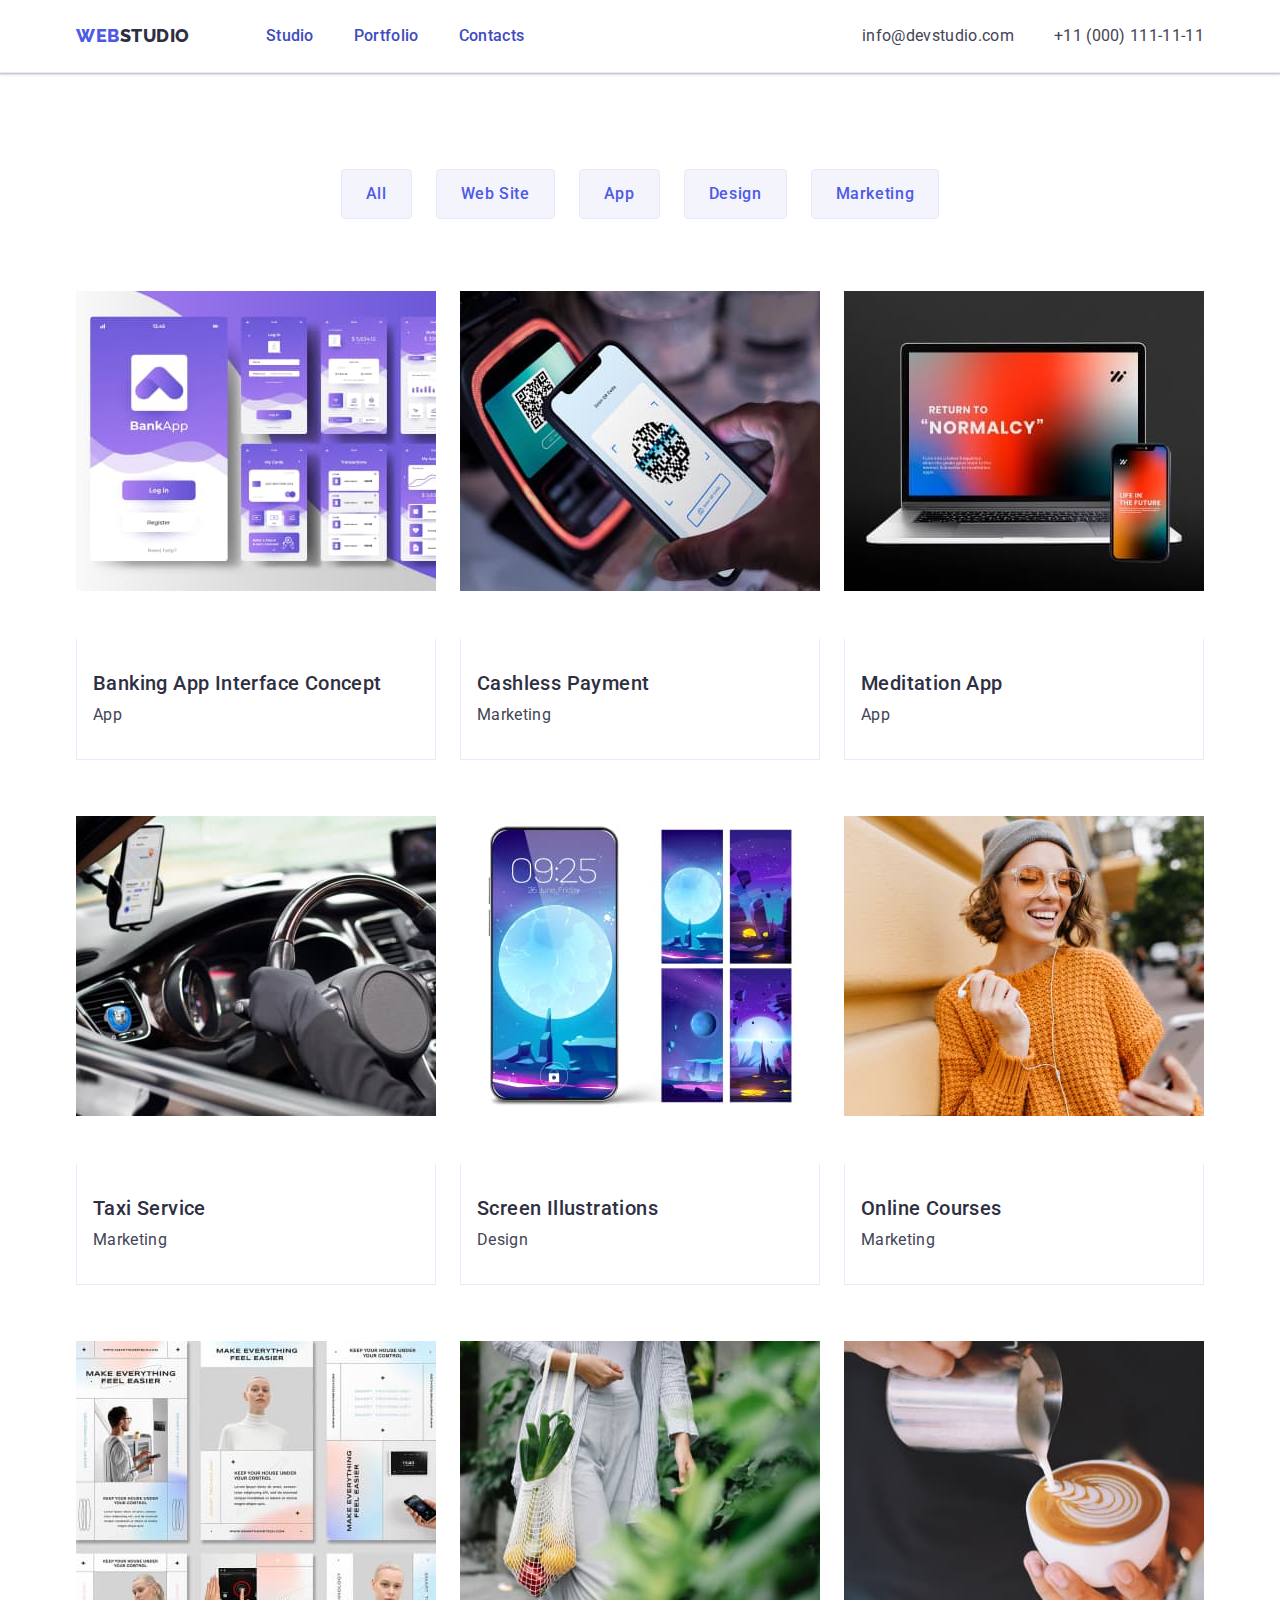
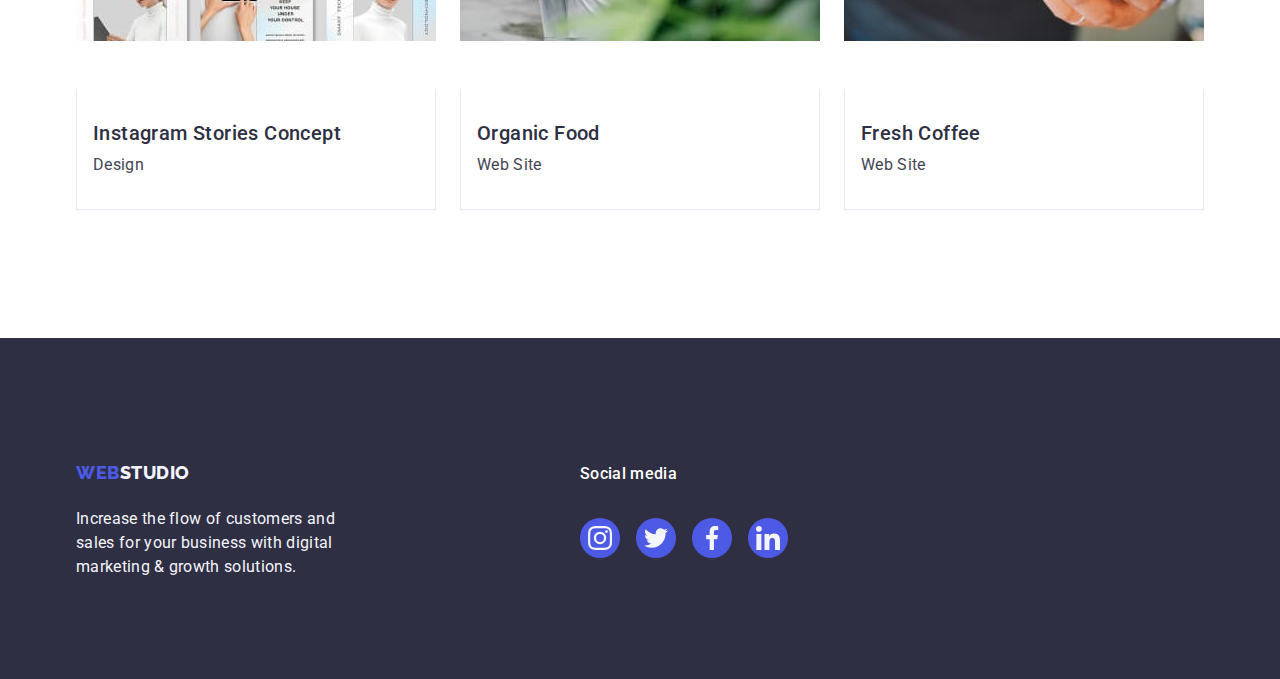
==== portfolio.html @ 7252248b "dwa" ====
<!DOCTYPE html>
<html lang="en">
  <head>
    <meta charset="UTF-8" />
    <meta http-equiv="X-UA-Compatible" content="IE=edge" />
    <meta name="viewport" content="width=device-width, initial-scale=1.0" />
    <title>Portfolio</title>
    <link
      rel="stylesheet"
      href="https://cdn.jsdelivr.net/npm/modern-normalize@2.0.0/modern-normalize.min.css"
    />
    <link rel="stylesheet" href="./css/style.css" />
    <link rel="preconnect" href="https://fonts.googleapis.com" />
    <link rel="preconnect" href="https://fonts.gstatic.com" crossorigin />
    <link
      href="https://fonts.googleapis.com/css2?family=Raleway:wght@800&family=Roboto:wght@400;500;700&display=swap"
      rel="stylesheet"
    />
  </head>
  <body>
    <!--HEADER-->
    <header class="header">
      <div class="container header-container">
        <nav class="header-nav">
          <a class="logo link" href="./index.html">
            Web<span class="linkcolor">Studio</span>
          </a>
          <ul class="nav-list">
            <li class="downline-studio">
              <a class="header-list link" href="./index.html">Studio</a>
            </li>
            <li class="downline-portfolio">
              <a class="header-list link" href="./portfolio.html" target="_self"
                >Portfolio</a
              >
            </li>
            <li class="downline-portfolio">
              <a class="header-list link" href="">Contacts</a>
            </li>
          </ul>
        </nav>
        <address class="adresslink">
          <ul class="adress-list">
            <li class="downline-adress">
              <a
                class="header-adress-list link"
                href="mailto:info@devstudio.com"
                >info@devstudio.com</a
              >
            </li>
            <li class="downline-adress">
              <a class="header-adress-list link" href="tel:+110001111111"
                >+11 (000) 111-11-11</a
              >
            </li>
          </ul>
        </address>
      </div>
    </header>
    <main>
      <!--Main Section-->
      <section class="main-section">
        <div class="container">
          <h1 class="visually-hidden">.</h1>
          <ul class="portfolio-btns">
            <li>
              <button type="button" class="btn-first">All</button>
            </li>
            <li>
              <button type="button" class="btn-first">Web Site</button>
            </li>
            <li>
              <button type="button" class="btn-first">App</button>
            </li>
            <li>
              <button type="button" class="btn-first">Design</button>
            </li>
            <li>
              <button type="button" class="btn-first">Marketing</button>
            </li>
          </ul>
          <ul class="porfolio-images">
            <li class="portfolio-image-name">
              <div class="hidden-text">
                <a class="link">
                  <img
                    src="./images/bankapp.jpg"
                    alt="bankapp"
                    width="360"
                    height="300"
                  />
                </a>
                <div class="overlay overlay-text">
                  14 Stylish and User-Friendly App Design Concepts · Task
                  Manager App · Calorie Tracker App · Exotic Fruit Ecommerce App
                  · Cloud Storage App
                </div>
              </div>
              <div class="portfolio-image-text">
                <h2 class="title-name">Banking App Interface Concept</h2>
                <p class="text">App</p>
              </div>
            </li>
            <li class="portfolio-image-name">
              <div class="hidden-text">
                <a class="link">
                  <img
                    src="./images/cashless_payment.jpg"
                    alt="cashless payment"
                    width="360"
                    height="300"
                  />
                </a>
                <div class="overlay overlay-text">
                  14 Stylish and User-Friendly App Design Concepts · Task
                  Manager App · Calorie Tracker App · Exotic Fruit Ecommerce App
                  · Cloud Storage App
                </div>
              </div>
              <div class="portfolio-image-text">
                <h2 class="title-name">Cashless Payment</h2>
                <p class="text">Marketing</p>
              </div>
            </li>
            <li class="portfolio-image-name">
              <div class="hidden-text">
                <a class="link">
                  <img
                    src="./images/meditation_app.jpg"
                    alt="meditation app"
                    width="360"
                    height="300"
                  />
                </a>
                <div class="overlay overlay-text">
                  14 Stylish and User-Friendly App Design Concepts · Task
                  Manager App · Calorie Tracker App · Exotic Fruit Ecommerce App
                  · Cloud Storage App
                </div>
              </div>
              <div class="portfolio-image-text">
                <h2 class="title-name">Meditation App</h2>
                <p class="text">App</p>
              </div>
            </li>
            <li class="portfolio-image-name">
              <div class="hidden-text">
                <a class="link">
                  <img
                    src="./images/taxi_service.jpg"
                    alt="taxi service"
                    width="360"
                    height="300"
                  />
                </a>
                <div class="overlay overlay-text">
                  14 Stylish and User-Friendly App Design Concepts · Task
                  Manager App · Calorie Tracker App · Exotic Fruit Ecommerce App
                  · Cloud Storage App
                </div>
              </div>
              <div class="portfolio-image-text">
                <h2 class="title-name">Taxi Service</h2>
                <p class="text">Marketing</p>
              </div>
            </li>
            <li class="portfolio-image-name">
              <div class="hidden-text">
                <a class="link">
                  <img
                    src="./images/screen_illustration.jpg"
                    alt="screen illustration"
                    width="360"
                    height="300"
                  />
                </a>
                <div class="overlay overlay-text">
                  14 Stylish and User-Friendly App Design Concepts · Task
                  Manager App · Calorie Tracker App · Exotic Fruit Ecommerce App
                  · Cloud Storage App
                </div>
              </div>
              <div class="portfolio-image-text">
                <h2 class="title-name">Screen Illustrations</h2>
                <p class="text">Design</p>
              </div>
            </li>
            <li class="portfolio-image-name">
              <div class="hidden-text">
                <a class="link">
                  <img
                    src="./images/online_courses.jpg"
                    alt="online courses"
                    width="360"
                    height="300"
                  />
                </a>
                <div class="overlay overlay-text">
                  14 Stylish and User-Friendly App Design Concepts · Task
                  Manager App · Calorie Tracker App · Exotic Fruit Ecommerce App
                  · Cloud Storage App
                </div>
              </div>
              <div class="portfolio-image-text">
                <h2 class="title-name">Online Courses</h2>
                <p class="text">Marketing</p>
              </div>
            </li>
            <li class="portfolio-image-name">
              <div class="hidden-text">
                <a class="link">
                  <img
                    src="./images/instagram_stories_concept.jpg"
                    alt="instgram
            stories concept"
                    width="360"
                    height="300"
                  />
                </a>
                <div class="overlay overlay-text">
                  14 Stylish and User-Friendly App Design Concepts · Task
                  Manager App · Calorie Tracker App · Exotic Fruit Ecommerce App
                  · Cloud Storage App
                </div>
              </div>
              <div class="portfolio-image-text">
                <h2 class="title-name">Instagram Stories Concept</h2>
                <p class="text">Design</p>
              </div>
            </li>
            <li class="portfolio-image-name">
              <div class="hidden-text">
                <a class="link">
                  <img
                    src="./images/organic_food.jpg"
                    alt="organic food"
                    width="360"
                    height="300"
                  />
                </a>
                <div class="overlay overlay-text">
                  14 Stylish and User-Friendly App Design Concepts · Task
                  Manager App · Calorie Tracker App · Exotic Fruit Ecommerce App
                  · Cloud Storage App
                </div>
              </div>
              <div class="portfolio-image-text">
                <h2 class="title-name">Organic Food</h2>
                <p class="text">Web Site</p>
              </div>
            </li>
            <li class="portfolio-image-name">
              <div class="hidden-text">
                <a class="link">
                  <img
                    src="./images/fresh_coffee.jpg"
                    alt="fresh coffee"
                    width="360"
                    height="300"
                  />
                </a>
                <div class="overlay overlay-text">
                  14 Stylish and User-Friendly App Design Concepts · Task
                  Manager App · Calorie Tracker App · Exotic Fruit Ecommerce App
                  · Cloud Storage App
                </div>
              </div>
              <div class="portfolio-image-text">
                <h2 class="title-name">Fresh Coffee</h2>
                <p class="text">Web Site</p>
              </div>
            </li>
          </ul>
        </div>
      </section>
    </main>
    <!--Footer-->
    <footer class="footer">
      <div class="container container-footer">
        <div class="footer-box">
          <a class="logo link footer-link" href="./index.html">
            Web<span class="footer-logo">Studio</span>
          </a>
          <p class="footer-text">
            Increase the flow of customers and sales for your business with
            digital marketing & growth solutions.
          </p>
        </div>
        <div class="link-page">
          <p class="media">Social media</p>
          <ul class="staff-networks">
            <li class="footer-net">
              <a class="list-networks" href="" aria-label="instagram">
                <svg class="networks" width="24" height="24">
                  <use href="./images/icons.svg#icon-instagram"></use>
                </svg>
              </a>
            </li>
            <li class="footer-net">
              <a class="list-networks" href="" aria-label="twitter">
                <svg class="networks" width="24" height="24">
                  <use href="./images/icons.svg#icon-twitter"></use>
                </svg>
              </a>
            </li>
            <li class="footer-net">
              <a class="list-networks" href="" aria-label="facebook">
                <svg class="networks" width="24" height="24">
                  <use href="./images/icons.svg#icon-facebook"></use>
                </svg>
              </a>
            </li>
            <li class="footer-net">
              <a class="list-networks" href="" aria-label="instagram">
                <svg class="networks" width="24" height="24">
                  <use href="./images/icons.svg#icon-linkedin"></use>
                </svg>
              </a>
            </li>
          </ul>
        </div>
      </div>
    </footer>
  </body>
</html>
---- css/style.css ----
:root {
 --color-white:#FFFFFF;
 --background-color:#2E2F42;
 --web-button-color:#4D5AE5;
 --focus-color:#404BBF;
 --text-color:#434455;
 --footer:#F4F4FD;
 --buttons-color:#E7E9FC;
 --customers-color:#8e8f99;
}
body {
    background-color: var(--color-white);
    font-family: "Roboto", sans-serif;
    color:#434455;
}
*, *::before, *::after {
    box-sizing: border-box;
}
/*Reset*/
h1,h2,h3,h4,h5,h6 ,p {
    margin: 0;
}
ul,li {
    list-style: none;
    margin: 0;
    padding: 0;
}
img {
    display:block;
}
a {
    text-decoration: none;
    color : currentColor;
    }
button {
    font-family: inherit;
    cursor: pointer;
}
header {
    box-shadow: 0px 2px 1px rgba(46, 47, 66, 0.08), 0px 1px 1px rgba(46, 47, 66, 0.16), 0px 1px 6px rgba(46, 47, 66, 0.08);
}
.header {
    border-bottom: 1px solid #E7E9FC;
}
.link {
    text-decoration: none;
    }
.adresslink {
    font-style: normal;
}
.visually-hidden {
    position: absolute;
    width: 1px;
    height: 1px;
    margin: -1px;
    border: 0;
    padding: 0;
    white-space: nowrap;
    clip-path: inset(100%);
    clip: rect(0 0 0 0);
    overflow: hidden;
}
/*Reset Finish*/
/*Container*/
.container {
    width: 1158px;
    margin-left: auto;
    margin-right: auto;
    padding: 0 15px 0 15px;  
    }
/*Header*/
.logo  {
    font-family: "Raleway",sans-serif;
    font-weight: 800;
    font-size: 18px;
    line-height: 1.17;
    letter-spacing: 0.03em;
    text-transform: uppercase;
    color: var(--web-button-color);
    margin-right: 76px;
    padding-top: 24px;
    padding-bottom: 24px;
    }
.linkcolor {
    color: var(--background-color);
}
.list {
    list-style: none;
}
.header-list {
    font-size:16px;
    font-weight:500;
    line-height: 1.5;
    letter-spacing: 0.02em;
    padding: 24px 0;
    transition: color 250ms cubic-bezier(0.4, 0, 0.2, 1);
    position: relative;
    color:#404BBF;
}
.header-list:hover,
.header-list:focus {
    color: var(--focus-color);
}
.downline:hover ::after {
    content: "";
    bottom: -1px;
    left: 0;
    position: absolute;
    border-radius: 2px;
    height: 4px;
    background:  #404BBF;
}
.header-adress-list {
    font-size: 16px;
    line-height: 1.5;
    letter-spacing: 0.02em;
    color: var(--text-color);
    padding-top: 24px;
    padding-bottom: 24px;
    transition: color 250ms cubic-bezier(0.4, 0, 0.2, 1);
    position: relative;
}
.header-adress-list:hover,
.header-adress-list:focus {
    color: var(--focus-color);
}

/*HEADER FINISH*/
/*header-container*/
.header-container {
    display: flex;
    justify-content: space-between;
}
.header-nav {
    display: flex;
    align-items: center;
}
.nav-list {
    display: flex;
    gap:40px;
  }
.adress-list {
    display: flex;
    gap: 40px;
    padding-top: 24px;
    padding-bottom: 24px;
}
/*header-container Finish*/
/*HERO-MAIN PAGE*/
.hero {
    background: linear-gradient(
        to bottom, rgba(46, 47, 66, 0.70), rgba(46, 47, 66, 0.70))
        ,
    url(/images/peopleoffice.jpg);
    background-repeat: no-repeat;
    background-position: center;
    background-size: cover;
    padding: 188px 0 ;
    max-width: 1440px;
}
.herotext {
    font-weight: 700;
    font-size: 56px;
    line-height: 1.07;
    text-align: center;
    letter-spacing: 0.02em;
    color: var(--color-white);
    display: block;
    max-width: 496px;
    margin: 0;
    border: 0;
}
.herobutton {
    background: var(--web-button-color);
    font-family: "Roboto", sans-serif;
    font-weight: 500;
    font-size: 16px;
    line-height: 1.5;
    letter-spacing: 0.04em;
    color: var(--color-white);
    min-width: 169px;
    height: 56px;
    border: none;
    border-radius: 4px;
    margin-top: 48px;
    transition:background-color 250ms cubic-bezier(0.4, 0, 0.2, 1);
}
.herobutton:hover,
.herobutton:focus {
    background-color:var(--focus-color);
}
.hero-container {
    display: flex;
    flex-direction: column;
    align-content: center;
    justify-content: center;
    align-items: center;
    padding-bottom: 0px;
}
/*HERO MAIN PAGE FINISH*/
/*MP Section Features*/
.features-section {
    padding-top: 120px;
    padding-bottom: 120px;
}
.features-container {
    display:flex;
    justify-content: space-between;
    align-items: stretch;
    gap: 24px;
}
.project-images {
    display:flex;
    gap:24px;
    padding-bottom: 0px;
    margin-bottom: 120px;
    justify-content: space-between;
}
.technic {
 width: calc((100% - 48px) / 3)
}
/*TEXT AND TITLE FEATURES*/
.title-name {
    font-weight: 500;
    font-size: 20px;
    line-height: 1.2;
    letter-spacing: 0.02em;
    color: var(--background-color);
    margin-bottom: 8px;
}
.text {
    font-size: 16px;
    line-height: 1.5;
    letter-spacing: 0.02em;
    color: var(--text-color);
}
.main-title {
    color: var(--background-color);
    font-size:  36px;
    text-align: center;
    line-height: 1.11;
    font-weight: 700;
    letter-spacing: 0.02em;
    text-transform: capitalize;
    margin-bottom: 72px;
    }
/*TEXT AND TITLE FEATURES Finish*/
/*MP Team*/
.section-team {
    background-color: var(--footer);
    padding: 120px 0
}
.container-workers {
    padding-bottom: 0px;
}
.list-workers {
    display: flex;
    justify-content: space-between;
    gap: 24px;

}
.staff {
    background-color: var(--color-white);
    display: flex;
    flex-direction: column;
    align-items: center;
    border-radius: 0px 0px 4px 4px;
    box-shadow:
                0px 1px 6px rgba(46, 47, 66, 0.08),
                0px 1px 1px rgba(46, 47, 66, 0.16),
                0px 2px 1px rgba(46, 47, 66, 0.08);
    transition: border-color 250ms cubic-bezier(0.4, 0, 0.2, 1),
        color 250ms cubic-bezier(0.4, 0, 0.2, 1);
 }
.team {
    font-weight: 500;
    font-size: 20px;
    line-height: 1.2;
    letter-spacing: 0.02em;
    color: var(--background-color);
    text-align: center;
    margin-bottom: 8px;
}
.rank {
    font-weight: 400;
    font-size: 16px;
    line-height: 1.5;
    letter-spacing: 0.02em;
    color: var(--text-color);
    text-align: center;
}
.position {
    display: flex;
    flex-direction: column;
    gap: 8px;
    padding: 32px 0 32px;
    }
/*Team Fnish*/
/*Customers*/
.customers {
    padding: 120px 0 120px;
}
.customers-container {
    display: flex;
    flex-direction: column;
    justify-content: center;
    align-items: center;
}
/*main-section*/
.main-section {
    padding: 96px 0 120px 0;
}
/*Portfolio Btn*/
.btn-first {
    font-family: "Roboto", sans-serif;
    font-weight: 500;
    font-size: 16px;
    line-height: 1.5;
    letter-spacing: 0.04em;
    color: var(--web-button-color);
    background-color: var(--footer);
    padding: 12px 24px;
    border: 1px solid var(--buttons-color);
    border-radius: 4px;
        }
.btn-first:hover,
.btn-first:focus {
    border: 1px solid transparent;
    color: #FFFFFF;
    background-color: var(--focus-color);
}
.portfolio-btns {
    display:flex;
    justify-content: center;
    flex-direction: row;
    gap:24px;
    margin-bottom: 72px;
    padding-right: auto;
    padding-left: auto;
       }
/*Portfolio Btn Finish*/
/*porfolio-images*/
.porfolio-images{
    display: flex;
    flex-wrap: wrap;
    column-gap: 24px;
    row-gap: 48px;
        }
.porfolio-images .portfolio-image-name:hover,
.porfolio-images .portfolio-image-name:focus {
    background:  #FFF;
    box-shadow: 0px 2px 1px 0px rgba(46, 47, 66, 0.08), 0px 1px 1px 0px rgba(46, 47, 66, 0.16), 0px 1px 6px 0px rgba(46, 47, 66, 0.08);
    animation-fill-mode: ;
}
.hidden-text {
    display: flex;
    padding: 0;
    margin-bottom: 48px;
    cursor: pointer;
    position: relative;
    overflow: hidden;
    }
.overlay {
    position: absolute;
    top: 0;
    left: 0;
    width: 100%;
    height: 100%;
    transform: translateY(100%);
    transition: transform 250ms ease-in-out;
    padding: 8px;
    background-color: #3f51b5;
    color: #fff;
    font-family: sans-serif;
}
.hidden-text:hover .overlay {
    transform: translateY(0);
}
.portfolio-image-text {
    display: flex;
    flex-direction: column;
    padding: 32px 16px;
    margin-bottom: 8px;
    border: 1px solid #e7e9fc;
    border-top: none;
}
.overlay-text {
    display:block;
    padding: 40px 32px 164px 32px;;
    font-size: 16px;
    font-family: Roboto;
    font-style: normal;
    font-weight: 400;
    line-height: 1.5;
    letter-spacing: 0.32px;
}
/*Footer*/
.footer {
    background-color: var(--background-color);
    font-family: "Roboto", sans-serif;
    font-weight: 400;
    font-size: 18px;
    line-height: 1.17;
    letter-spacing: 0.03em;
    padding: 100px 0;
   }
.footer-link {
    display: inline-block;

}
.container-footer {
    display: flex;
    align-items: baseline;
    padding-left: 15px;
    margin-left: auto;
    margin-right: auto;
}
.footer-logo {
    color: var(--footer);
}
.footer-text {
    width: 264px;
    font-weight: 400;
    font-size: 16px;
    line-height: 1.5;
    letter-spacing: 0.02em;
    color: var(--footer);
}
.footer-box {
        margin-right: 120px;
        display: flex;
        flex-direction: column;
}
/*ICONS*/
.features-icons {
    display: flex;
    justify-content: center;
    align-items: center;
    padding:24px 100px;
    border-radius: 4px;
    background: #F4F4FD;
    margin-bottom: 8px;
    height: 112px;
    }
.staff-networks-list {
    display: flex;
    justify-content: center;
    align-items: center;
    gap: 24px;
    min-width: 232px;
}
.networks-li {
    width: 40px;
    height: 40px;
    transition: background-color 250ms cubic-bezier(0.4, 0, 0.2, 1);

}
.list-net {
    display: flex;
    justify-content: center;
    align-items: center;
    transition: background-color 250ms cubic-bezier(0.4, 0, 0.2, 1);
    background-color: var(--web-button-color);
    width: 100%;
    padding: 12px;
    border-radius: 50%;
}
.list-net:hover,
.list-net:focus {
    background-color: var(--focus-color);
}
.networks {
    fill:var(--footer);
}
.staff-networks {
    display: flex;
    gap: 16px;
    }
.footer-net {
    width: 40px;
    height: 40px;
    transition: background-color 250ms cubic-bezier(0.4, 0, 0.2, 1);
}
.list-networks {
    display: flex;
    justify-content: center;
    align-items: center;
    background-color: var(--web-button-color);
    fill: currentColor;
    width: 100%;
    height: 100%;
    padding: 8px;
    border-radius: 50%;
    }
.list-networks:hover,
.list-networks:focus {
    background-color: #31D0AA;
}

.list-customers {
    display: flex;
    justify-content: space-between;
    gap: 24px;

    }
.customers-link {
    display: flex;
    justify-content: center;
    align-items: center;
    color: var(--customers-color);
    border: 1px solid #8E8F99;
    border-radius: 4px;
    width: 100%;
    height: 100%;
}
.customers-images {
    fill:currentColor;
}
.customers-link:hover,
.customers-link:focus,
.customers-link:active {
    color: var(--focus-color);
    border-color:var(--focus-color) ;
}
.customers-link:hover .customers-images,
.customers-link:focus .customers-images,
.customers-link:active .customers-images {
    fill: currentColor;
}
.customers-item {
    width: calc((100% - 120px) / 6);
    height: 88px;
    transition:border-color 250ms cubic-bezier(0.4, 0, 0.2, 1),
        color 250ms cubic-bezier(0.4, 0, 0.2, 1);
}
.media {
    font-size: 16px;
    font-family: Roboto;
    font-weight: 500;
    line-height: 1.5;
    letter-spacing: 0.02em;
    color:var(--color-white);
    margin-bottom: 16px;
}
.link-page {
    display: flex;
    flex-direction: column;
    gap:16px;
    max-width: 692px;
    margin-left: 120px;
}
MODAL WINDOW
.window {
  position:fixed;
  top: 0;
  left: 0;
  width: 100%;
  height: 100%;
  background-color: rgba(46, 47, 66, 0.4);
  transition: opacity 250ms cubic-bezier(0.4, 0, 0.2, 1), visibility 250ms cubic-bezier(0.4, 0, 0.2, 1);
}

.is-hidden {
    opacity: 0;
    visibility: hidden;
    pointer-events: none;
    
}
.modal-window {
    position: absolute;
    top: 50%;
    left: 50%;
    width: 408px;
    min-height: 584px;
    border-radius: 4px;
    transform: translate(-50%, -50%) scale(1);
    background: #FCFCFC;
    box-shadow: 0px 2px 1px 0px rgba(0, 0, 0, 0.20), 0px 1px 3px 0px rgba(0, 0, 0, 0.12), 0px 1px 1px 0px rgba(0, 0, 0, 0.14);
    transition: transform 250ms cubic-bezier(0.4, 0, 0.2, 1);
    
}
.close-cross {
    position: absolute;
    top: 24px;
    right: 24px;
    width: 24px;
    height: 24px;
    border-radius: 50%;
    display: flex;
    align-items: center;
    justify-content: center;
    background-color: #e7e9fc;
    border: 1px solid rgba(0, 0, 0, 0.1);
    padding: 0;
    cursor: pointer;
    transition: background-color 250ms cubic-bezier(0.4, 0, 0.2, 1), border 250ms cubic-bezier(0.4, 0, 0.2, 1);
}
.close-cross:hover {
    background-color: var(--focus-color);
}
.close-cross:focus {
    border: none;
}
.icon-close {
    transition: fill 250ms cubic-bezier(0.4, 0, 0.2, 1);
}
.icon-close:hover  {
     fill: #ffffff;
 }
.icon-close:focus {
    fill: #ffffff;
}
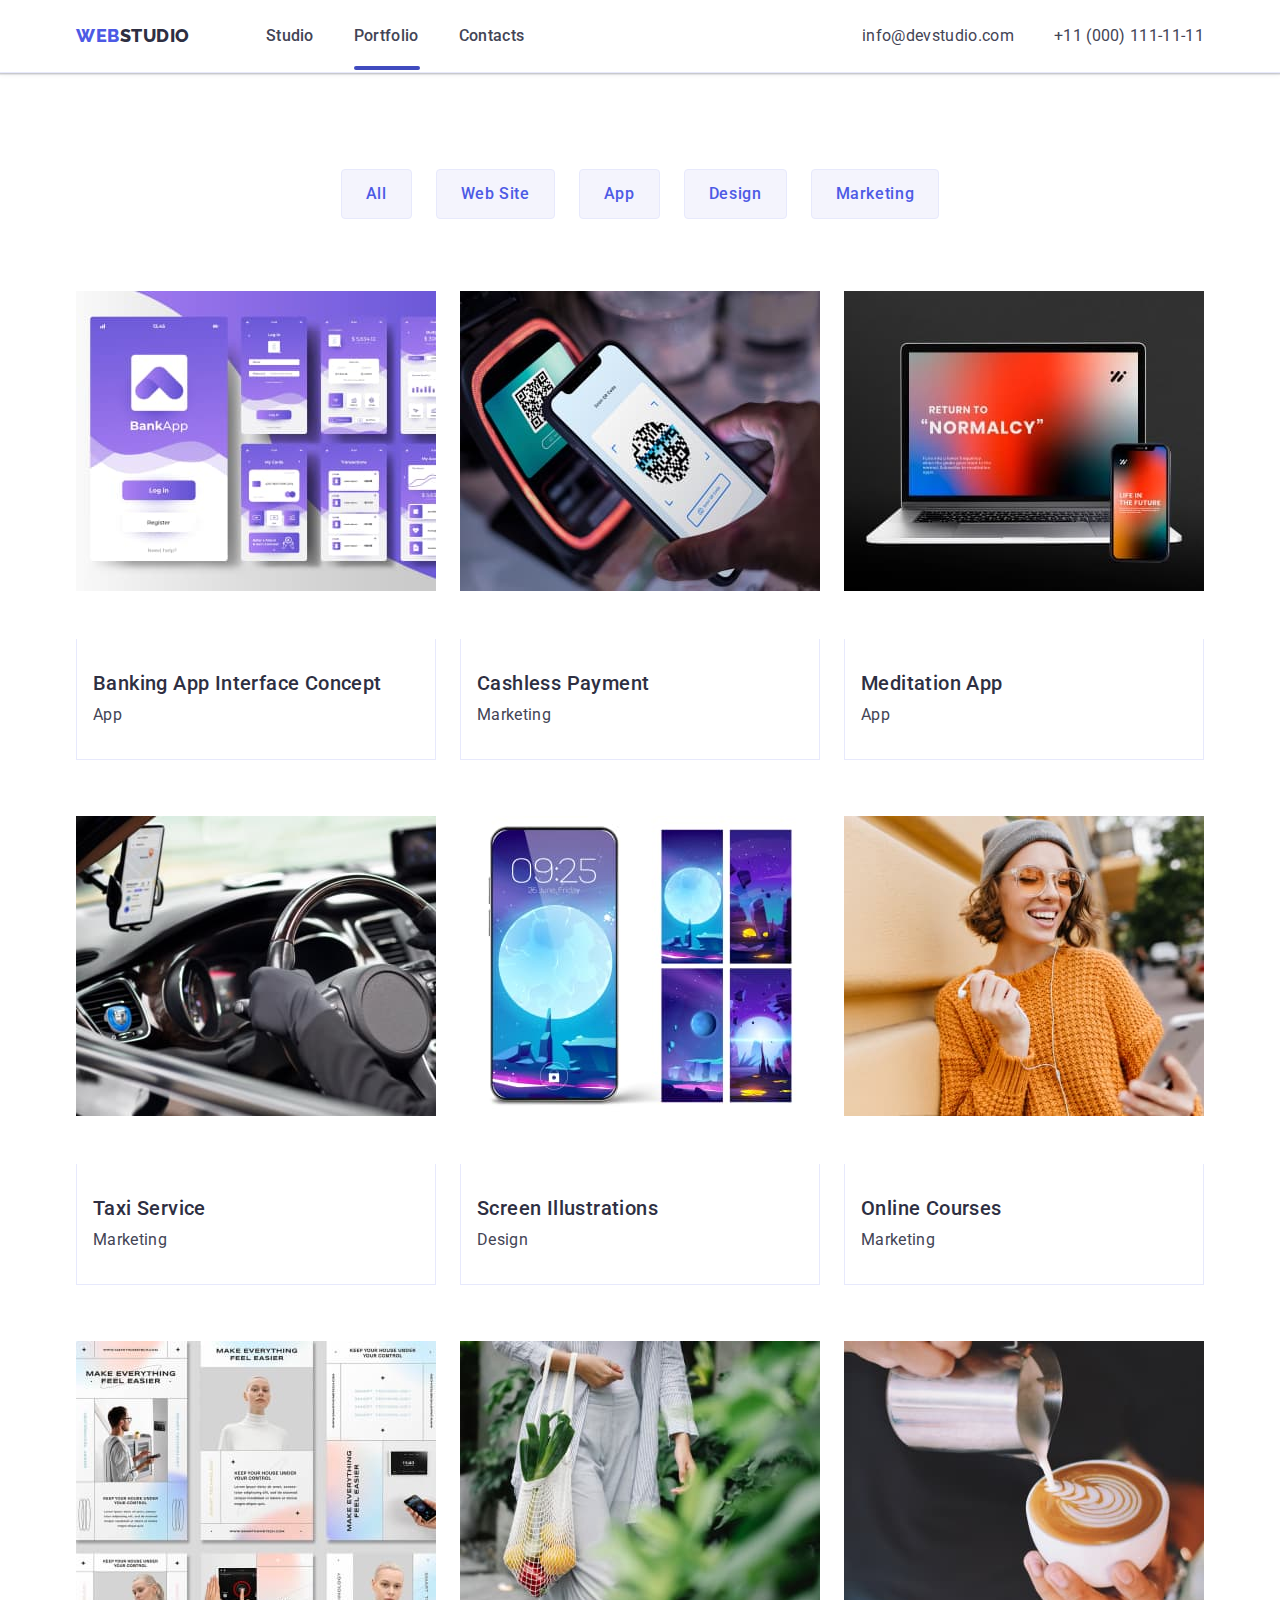
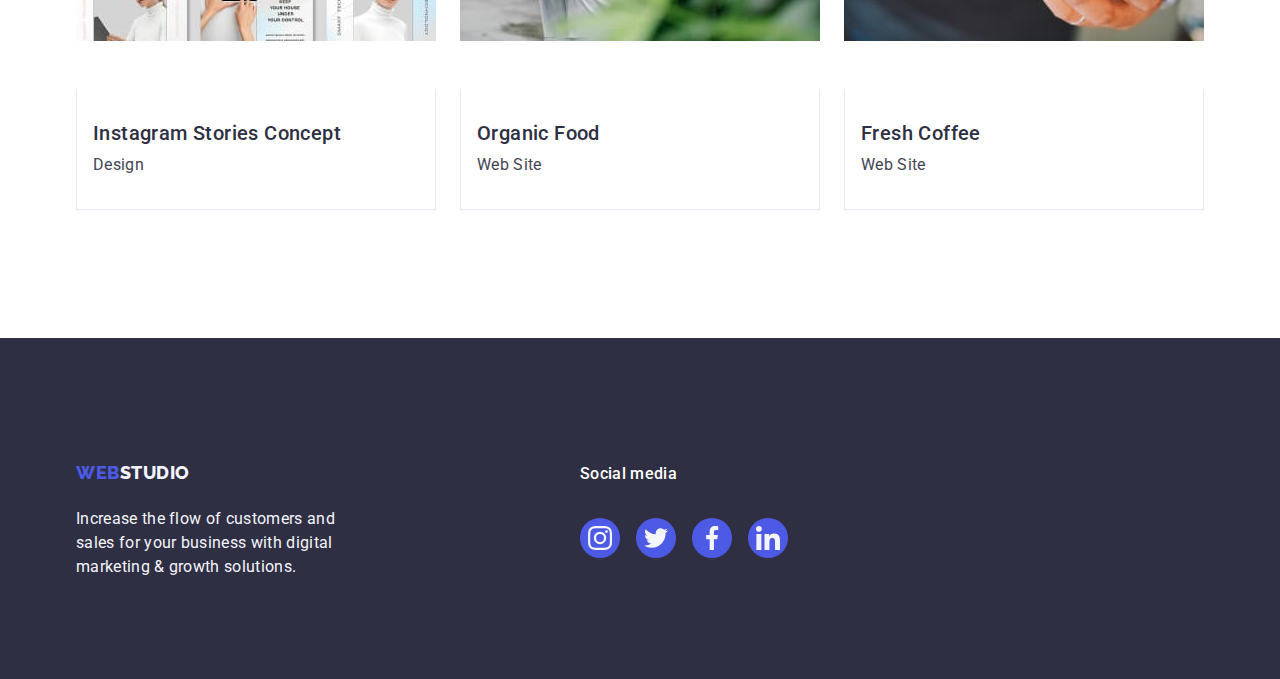
==== commit 9a72c320: "remarks" ====
--- a/portfolio.html
+++ b/portfolio.html
@@ -26,29 +26,29 @@
             Web<span class="linkcolor">Studio</span>
           </a>
           <ul class="nav-list">
-            <li class="downline-studio">
+            <li>
               <a class="header-list link" href="./index.html">Studio</a>
             </li>
-            <li class="downline-portfolio">
-              <a class="header-list link" href="./portfolio.html" target="_self"
+            <li>
+              <a class="header-list link active-portfolio" href="./portfolio.html" target="_self"
                 >Portfolio</a
               >
             </li>
-            <li class="downline-portfolio">
+            <li class=>
               <a class="header-list link" href="">Contacts</a>
             </li>
           </ul>
         </nav>
         <address class="adresslink">
           <ul class="adress-list">
-            <li class="downline-adress">
+            <li>
               <a
                 class="header-adress-list link"
                 href="mailto:info@devstudio.com"
                 >info@devstudio.com</a
               >
             </li>
-            <li class="downline-adress">
+            <li>
               <a class="header-adress-list link" href="tel:+110001111111"
                 >+11 (000) 111-11-11</a
               >
--- a/css/style.css
+++ b/css/style.css
@@ -95,21 +95,34 @@
     padding: 24px 0;
     transition: color 250ms cubic-bezier(0.4, 0, 0.2, 1);
     position: relative;
-    color:#404BBF;
 }
 .header-list:hover,
 .header-list:focus {
     color: var(--focus-color);
 }
-.downline:hover ::after {
+.active-studio::after {
     content: "";
+    position: absolute;
     bottom: -1px;
     left: 0;
-    position: absolute;
+    width: 48px;
+    height: 4px;
     border-radius: 2px;
     height: 4px;
     background:  #404BBF;
 }
+.active-portfolio::after  {  
+    content: "";
+    position: absolute;
+    bottom: -1px;
+    left: 0;
+    width: 66px;
+    height: 4px;
+    border-radius: 2px;
+    height: 4px;
+    background: #404BBF;
+    }
+
 .header-adress-list {
     font-size: 16px;
     line-height: 1.5;
@@ -151,7 +164,7 @@
     background: linear-gradient(
         to bottom, rgba(46, 47, 66, 0.70), rgba(46, 47, 66, 0.70))
         ,
-    url(/images/peopleoffice.jpg);
+    url(../images/peopleoffice.jpg);
     background-repeat: no-repeat;
     background-position: center;
     background-size: cover;
@@ -479,8 +492,7 @@
 .footer-net {
     width: 40px;
     height: 40px;
-    transition: background-color 250ms cubic-bezier(0.4, 0, 0.2, 1);
-}
+    }
 .list-networks {
     display: flex;
     justify-content: center;
@@ -491,6 +503,7 @@
     height: 100%;
     padding: 8px;
     border-radius: 50%;
+    transition: background-color 250ms cubic-bezier(0.4, 0, 0.2, 1);
     }
 .list-networks:hover,
 .list-networks:focus {
@@ -512,6 +525,7 @@
     border-radius: 4px;
     width: 100%;
     height: 100%;
+    transition:border-color 250ms cubic-bezier(0.4, 0, 0.2, 1), color 250ms cubic-bezier(0.4, 0, 0.2, 1);
 }
 .customers-images {
     fill:currentColor;
@@ -549,24 +563,23 @@
     max-width: 692px;
     margin-left: 120px;
 }
-MODAL WINDOW
-.window {
+/*MODAL WINDOW*/
+.backdrop {
   position:fixed;
   top: 0;
   left: 0;
   width: 100%;
-  height: 100%;
-  background-color: rgba(46, 47, 66, 0.4);
-  transition: opacity 250ms cubic-bezier(0.4, 0, 0.2, 1), visibility 250ms cubic-bezier(0.4, 0, 0.2, 1);
-}
+  height: 100vh;
+  background: rgba(46, 47, 66, 0.4);
+transition: opacity 250ms cubic-bezier(0.4, 0, 0.2, 1), visibility 250ms cubic-bezier(0.4, 0, 0.2, 1);
+  }
 
 .is-hidden {
     opacity: 0;
     visibility: hidden;
     pointer-events: none;
-    
-}
-.modal-window {
+    }
+.modal {
     position: absolute;
     top: 50%;
     left: 50%;
@@ -577,10 +590,10 @@
     background: #FCFCFC;
     box-shadow: 0px 2px 1px 0px rgba(0, 0, 0, 0.20), 0px 1px 3px 0px rgba(0, 0, 0, 0.12), 0px 1px 1px 0px rgba(0, 0, 0, 0.14);
     transition: transform 250ms cubic-bezier(0.4, 0, 0.2, 1);
-    
-}
+   }
 .close-cross {
     position: absolute;
+    color:#E7E9FC;
     top: 24px;
     right: 24px;
     width: 24px;
@@ -595,18 +608,14 @@
     cursor: pointer;
     transition: background-color 250ms cubic-bezier(0.4, 0, 0.2, 1), border 250ms cubic-bezier(0.4, 0, 0.2, 1);
 }
-.close-cross:hover {
+.close-cross:hover, 
+.close-cross:focus { 
+    border: none;    
+    fill: #FFFFFF;
     background-color: var(--focus-color);
 }
-.close-cross:focus {
-    border: none;
-}
-.icon-close {
+
+.icon-close-back {
+    fill:currentColor;
     transition: fill 250ms cubic-bezier(0.4, 0, 0.2, 1);
 }
-.icon-close:hover  {
-     fill: #ffffff;
- }
-.icon-close:focus {
-    fill: #ffffff;
-}
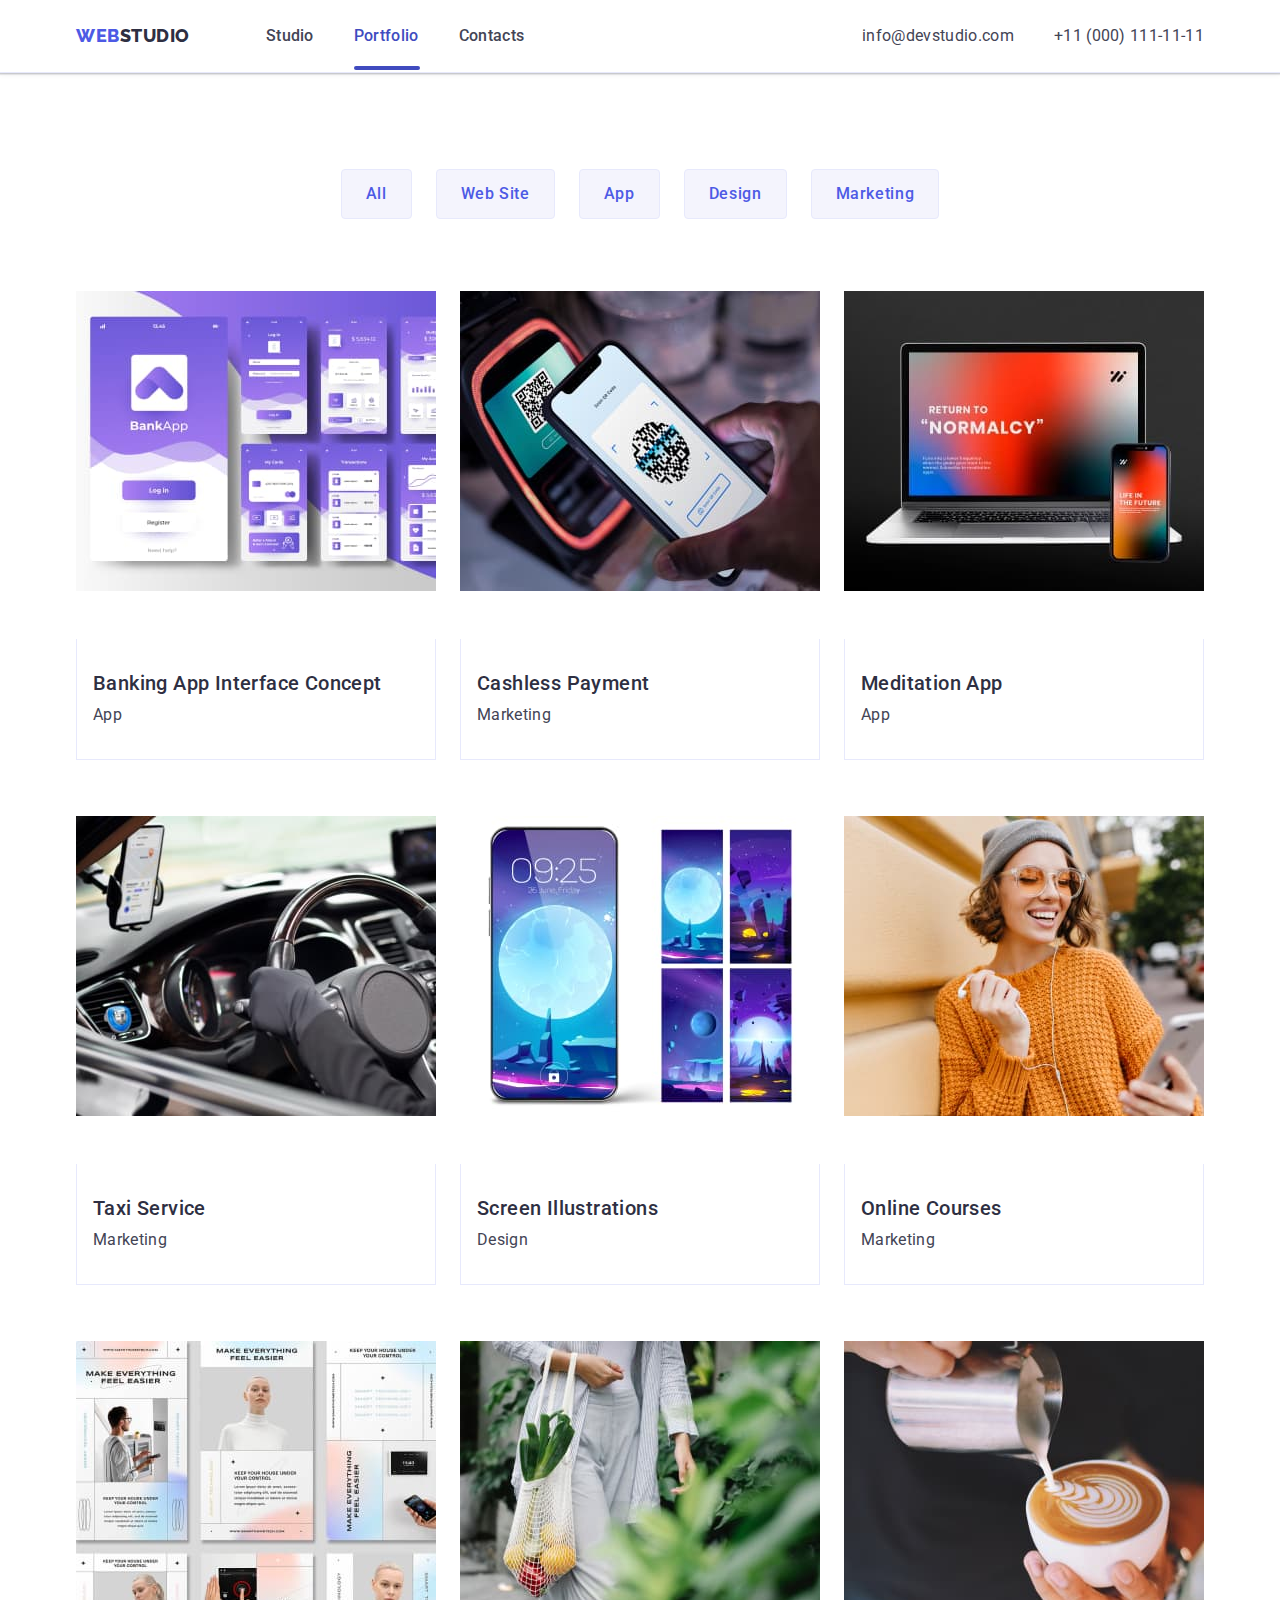
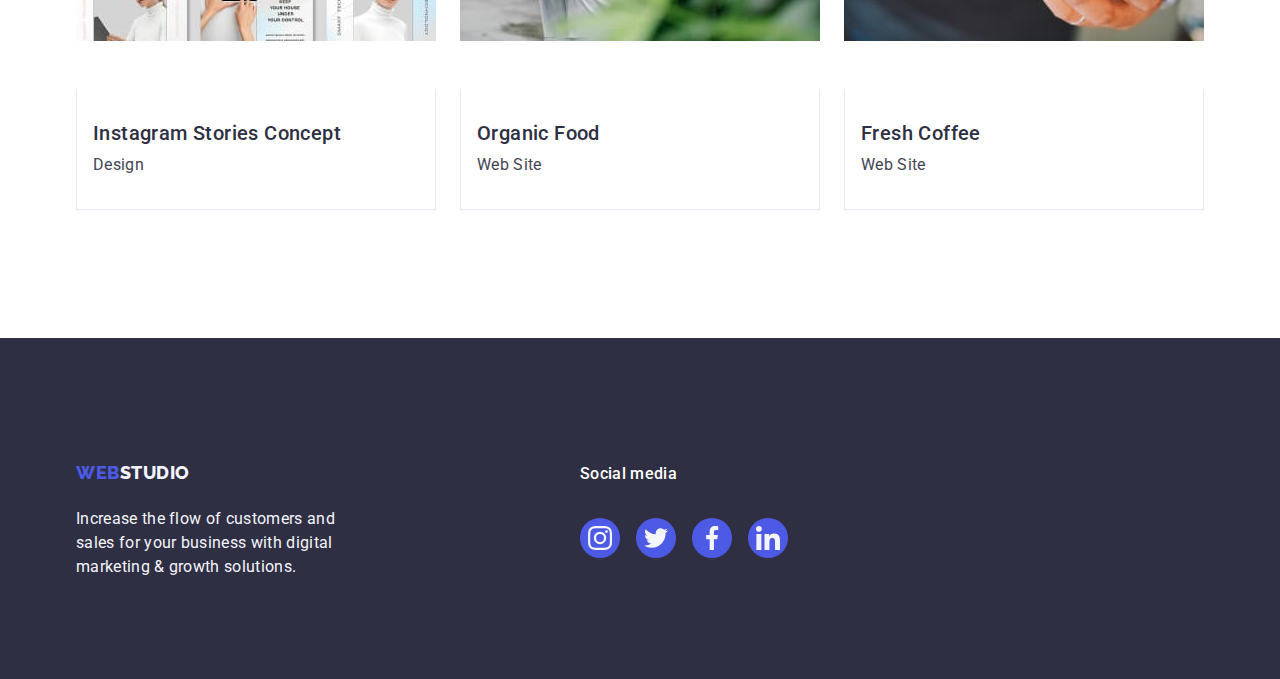
==== commit 7fc999aa: "a" ====
--- a/portfolio.html
+++ b/portfolio.html
@@ -30,7 +30,7 @@
               <a class="header-list link" href="./index.html">Studio</a>
             </li>
             <li>
-              <a class="header-list link active-portfolio" href="./portfolio.html" target="_self"
+              <a class="header-list link active-portfolio active" href="./portfolio.html" target="_self"
                 >Portfolio</a
               >
             </li>
--- a/css/style.css
+++ b/css/style.css
@@ -99,6 +99,9 @@
 .header-list:hover,
 .header-list:focus {
     color: var(--focus-color);
+}
+.active {
+    color:#404BBF;
 }
 .active-studio::after {
     content: "";
@@ -611,11 +614,13 @@
 .close-cross:hover, 
 .close-cross:focus { 
     border: none;    
-    fill: #FFFFFF;
     background-color: var(--focus-color);
+    fill:currentColor;
 }
 
 .icon-close-back {
-    fill:currentColor;
     transition: fill 250ms cubic-bezier(0.4, 0, 0.2, 1);
 }
+
+
+
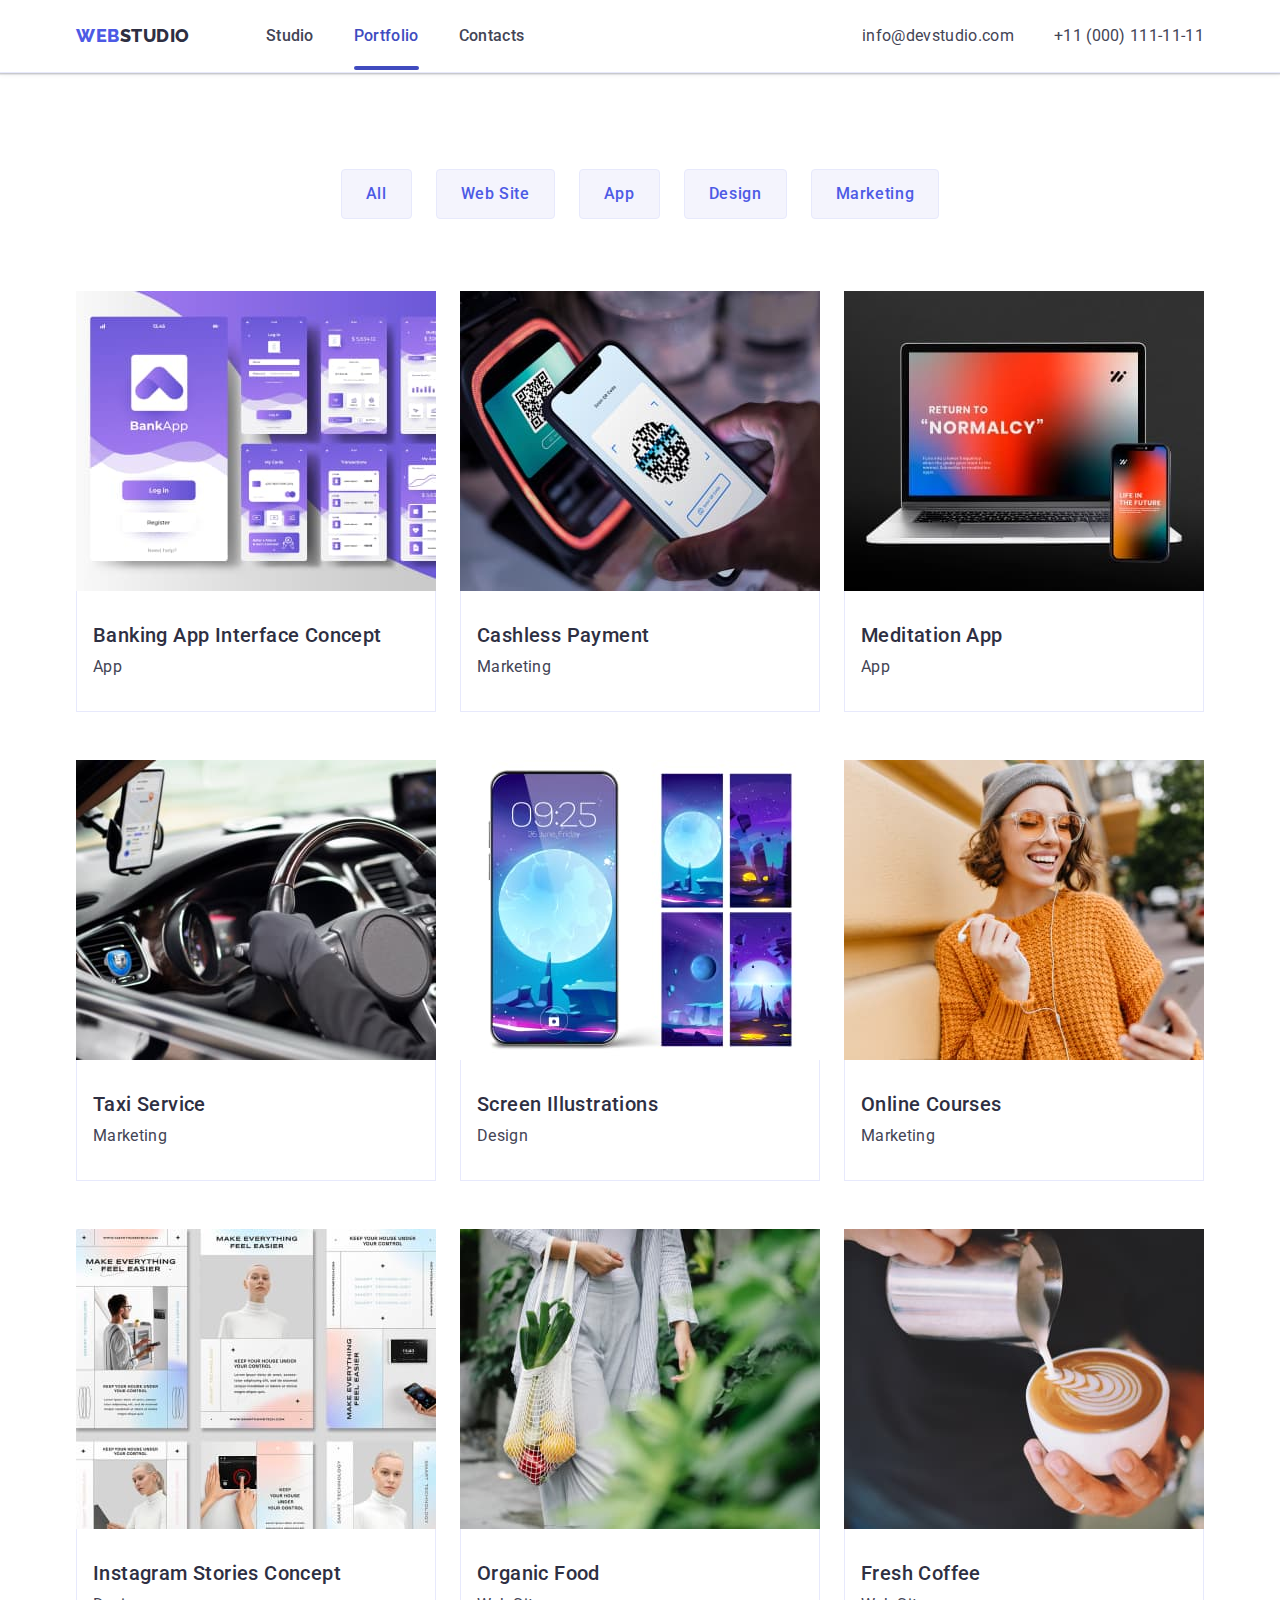
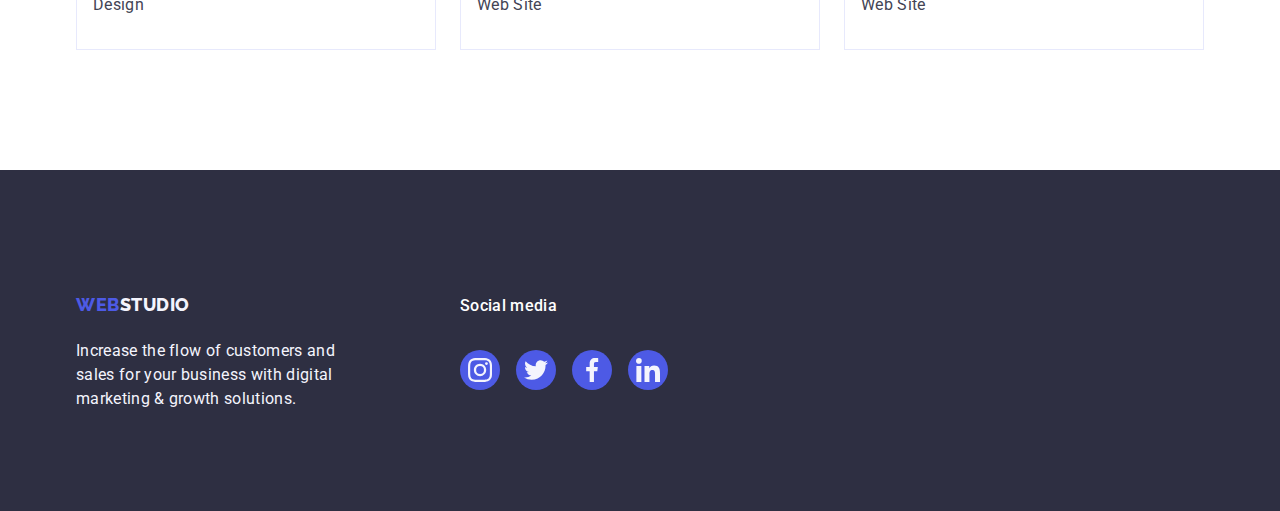
==== commit a3905a5a: "comments" ====
--- a/portfolio.html
+++ b/portfolio.html
@@ -30,11 +30,14 @@
               <a class="header-list link" href="./index.html">Studio</a>
             </li>
             <li>
-              <a class="header-list link active-portfolio active" href="./portfolio.html" target="_self"
+              <a
+                class="header-list link active-page active"
+                href="./portfolio.html"
+                target="_self"
                 >Portfolio</a
               >
             </li>
-            <li class=>
+            <li>
               <a class="header-list link" href="">Contacts</a>
             </li>
           </ul>
--- a/css/style.css
+++ b/css/style.css
@@ -103,28 +103,17 @@
 .active {
     color:#404BBF;
 }
-.active-studio::after {
+.active-page::after {
     content: "";
     position: absolute;
     bottom: -1px;
     left: 0;
-    width: 48px;
+    width: 100%;
     height: 4px;
     border-radius: 2px;
     height: 4px;
     background:  #404BBF;
 }
-.active-portfolio::after  {  
-    content: "";
-    position: absolute;
-    bottom: -1px;
-    left: 0;
-    width: 66px;
-    height: 4px;
-    border-radius: 2px;
-    height: 4px;
-    background: #404BBF;
-    }
 
 .header-adress-list {
     font-size: 16px;
@@ -173,6 +162,7 @@
     background-size: cover;
     padding: 188px 0 ;
     max-width: 1440px;
+    margin: 0 auto;
 }
 .herotext {
     font-weight: 700;
@@ -228,8 +218,7 @@
 .project-images {
     display:flex;
     gap:24px;
-    padding-bottom: 0px;
-    margin-bottom: 120px;
+    padding-bottom: 120px;
     justify-content: space-between;
 }
 .technic {
@@ -295,7 +284,6 @@
     letter-spacing: 0.02em;
     color: var(--background-color);
     text-align: center;
-    margin-bottom: 8px;
 }
 .rank {
     font-weight: 400;
@@ -344,6 +332,8 @@
     border: 1px solid transparent;
     color: #FFFFFF;
     background-color: var(--focus-color);
+    box-shadow: 0px 2px 2px 0px rgba(0, 0, 0, 0.12), 0px 2px 1px 0px rgba(0, 0, 0, 0.08), 0px 3px 1px 0px rgba(0, 0, 0, 0.10);
+    
 }
 .portfolio-btns {
     display:flex;
@@ -371,7 +361,6 @@
 .hidden-text {
     display: flex;
     padding: 0;
-    margin-bottom: 48px;
     cursor: pointer;
     position: relative;
     overflow: hidden;
@@ -389,14 +378,14 @@
     color: #fff;
     font-family: sans-serif;
 }
-.hidden-text:hover .overlay {
+.portfolio-image-name:hover .overlay {
     transform: translateY(0);
-}
+    box-shadow: 0px 2px 1px 0px rgba(46, 47, 66, 0.08), 0px 1px 1px 0px rgba(46, 47, 66, 0.16), 0px 1px 6px 0px rgba(46, 47, 66, 0.08);
+    }
 .portfolio-image-text {
     display: flex;
     flex-direction: column;
     padding: 32px 16px;
-    margin-bottom: 8px;
     border: 1px solid #e7e9fc;
     border-top: none;
 }
@@ -443,7 +432,6 @@
     color: var(--footer);
 }
 .footer-box {
-        margin-right: 120px;
         display: flex;
         flex-direction: column;
 }
@@ -545,7 +533,7 @@
     fill: currentColor;
 }
 .customers-item {
-    width: calc((100% - 120px) / 6);
+    width: 168px;
     height: 88px;
     transition:border-color 250ms cubic-bezier(0.4, 0, 0.2, 1),
         color 250ms cubic-bezier(0.4, 0, 0.2, 1);
@@ -594,6 +582,10 @@
     box-shadow: 0px 2px 1px 0px rgba(0, 0, 0, 0.20), 0px 1px 3px 0px rgba(0, 0, 0, 0.12), 0px 1px 1px 0px rgba(0, 0, 0, 0.14);
     transition: transform 250ms cubic-bezier(0.4, 0, 0.2, 1);
    }
+.modal button:hover,
+.modal button:focus {
+    fill:#FFFFFF;
+}
 .close-cross {
     position: absolute;
     color:#E7E9FC;
@@ -605,19 +597,17 @@
     display: flex;
     align-items: center;
     justify-content: center;
-    background-color: #e7e9fc;
+    background: #e7e9fc;
     border: 1px solid rgba(0, 0, 0, 0.1);
     padding: 0;
     cursor: pointer;
     transition: background-color 250ms cubic-bezier(0.4, 0, 0.2, 1), border 250ms cubic-bezier(0.4, 0, 0.2, 1);
 }
-.close-cross:hover, 
-.close-cross:focus { 
-    border: none;    
-    background-color: var(--focus-color);
-    fill:currentColor;
-}
-
+.close-cross:hover,
+.close-cross:focus {
+    background-color: #404BBF;
+    border: none;
+}
 .icon-close-back {
     transition: fill 250ms cubic-bezier(0.4, 0, 0.2, 1);
 }
